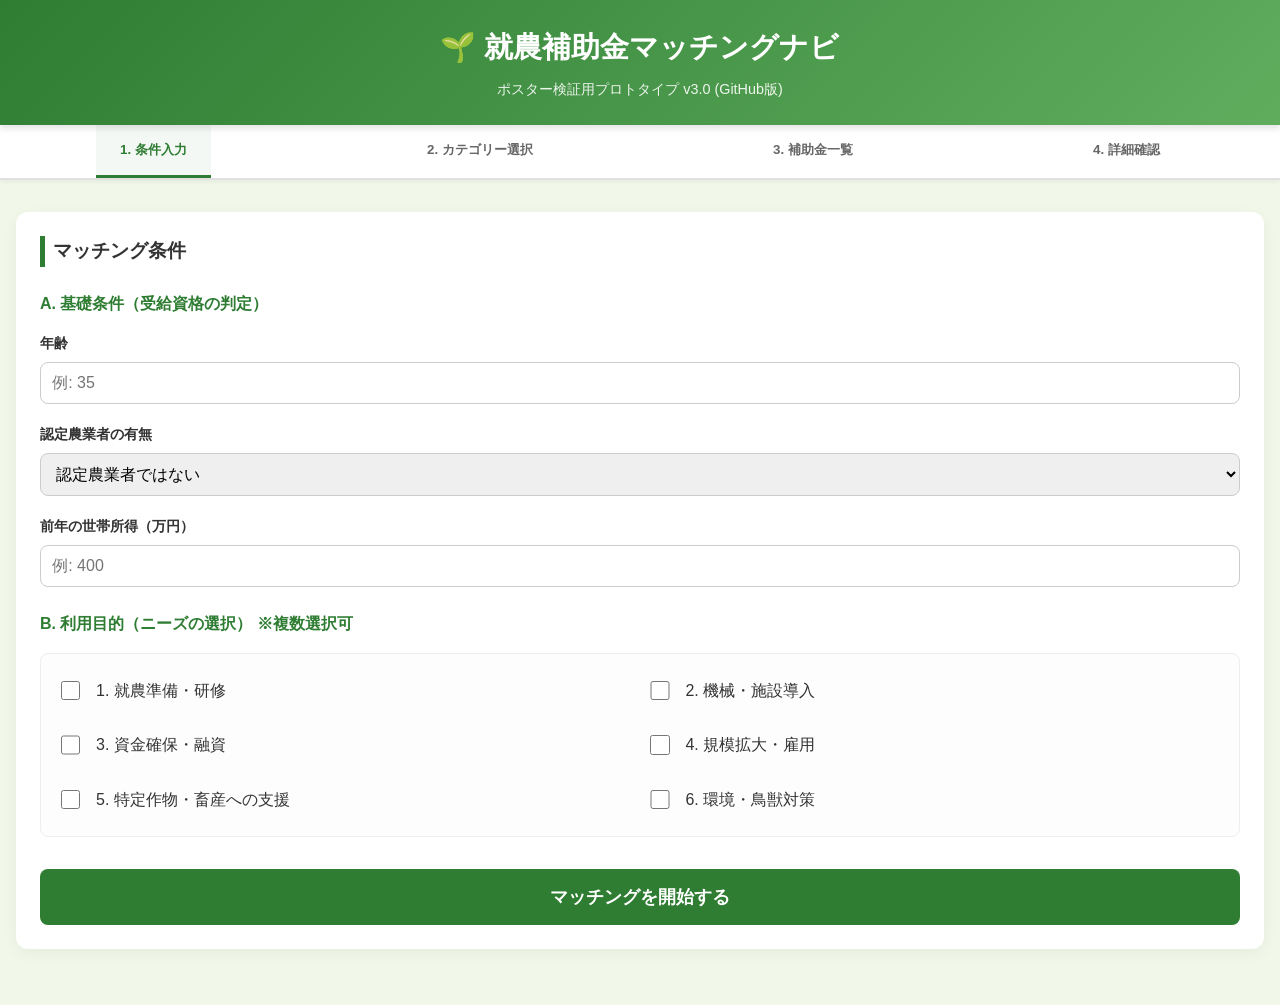
==== docs/index.html @ 55fee63e "Add agricultural subsidy app web files" ====
<!DOCTYPE html>
<html lang="ja">
<head>
    <meta charset="UTF-8">
    <meta name="viewport" content="width=device-width, initial-scale=1.0">
    <title>新規就農者向け 補助金ナビ</title>
    <link rel="stylesheet" href="style.css">
</head>
<body>
    <header>
        <h1>🌱 就農補助金マッチングナビ</h1>
        <p>ポスター検証用プロトタイプ v3.0 (GitHub版)</p>
    </header>

    <div class="tab-navigation">
        <div class="tab-nav-inner">
            <button class="tab-button active" onclick="switchTab(0)">1. 条件入力</button>
            <button class="tab-button" onclick="switchTab(1)">2. カテゴリー選択</button>
            <button class="tab-button" onclick="switchTab(2)">3. 補助金一覧</button>
            <button class="tab-button" onclick="switchTab(3)">4. 詳細確認</button>
        </div>
    </div>

    <div class="tabs-container" id="tabs-container">
        <!-- タブ1: 条件入力 -->
        <div class="tab-content">
            <div class="card">
                <h2>マッチング条件</h2>
                
                <h3>A. 基礎条件（受給資格の判定）</h3>
                <div class="form-group">
                    <label>年齢</label>
                    <input type="number" id="user-age" placeholder="例: 35">
                </div>
                <div class="form-group">
                    <label>認定農業者の有無</label>
                    <select id="user-certified">
                        <option value="no">認定農業者ではない</option>
                        <option value="yes">認定農業者（または認定新規就農者）である</option>
                    </select>
                </div>
                <div class="form-group">
                    <label>前年の世帯所得（万円）</label>
                    <input type="number" id="user-income" placeholder="例: 400">
                </div>

                <h3>B. 利用目的（ニーズの選択） ※複数選択可</h3>
                <div class="checkbox-grid" id="needs-list">
                    <label class="checkbox-item"><input type="checkbox" value="training"> 1. 就農準備・研修</label>
                    <label class="checkbox-item"><input type="checkbox" value="machinery"> 2. 機械・施設導入</label>
                    <label class="checkbox-item"><input type="checkbox" value="funding"> 3. 資金確保・融資</label>
                    <label class="checkbox-item"><input type="checkbox" value="expansion"> 4. 規模拡大・雇用</label>
                    <label class="checkbox-item"><input type="checkbox" value="crops"> 5. 特定作物・畜産への支援</label>
                    <label class="checkbox-item"><input type="checkbox" value="environment"> 6. 環境・鳥獣対策</label>
                </div>
                
                <div style="margin-top: 2rem;">
                    <button onclick="startMatching()" class="primary">マッチングを開始する</button>
                </div>
            </div>

            <div id="recommend-container" style="display: none;">
                <div class="recommend-section">
                    <h3>📢 あなたに最適な補助金の提案</h3>
                    <div id="matched-results"></div>
                </div>
            </div>
        </div>

        <!-- タブ2: カテゴリー選択 -->
        <div class="tab-content">
            <div class="card">
                <h2 id="category-panel-title">大カテゴリーを選択</h2>
                <div class="breadcrumb" id="search-breadcrumb">
                    <span class="active">大カテゴリー</span>
                </div>
                
                <div id="category-container" class="category-grid">
                    <div class="loading-spinner">設定を入力してください</div>
                </div>
                
                <div id="back-to-big-container" style="display: none; margin-top: 1.5rem;">
                    <button onclick="renderBigCategories()" style="background: #999; color: white; padding: 0.8rem; border: none; border-radius: 8px; width: 100%;">大カテゴリー選び直す</button>
                </div>
            </div>
            <button onclick="prevTab()" style="margin-top: 1rem; background: #999; color: white; padding: 0.8rem; border: none; border-radius: 8px;">最初に戻る</button>
        </div>

        <!-- タブ3: 補助金一覧 -->
        <div class="tab-content">
            <div class="card">
                <h2 id="subsidy-list-title">補助金一覧</h2>
                <div id="subsidy-list"></div>
            </div>
            <button onclick="switchTab(1)" style="margin-top: 1rem; background: #999; color: white; padding: 0.8rem; border: none; border-radius: 8px;">カテゴリーに戻る</button>
        </div>

        <!-- タブ4: 詳細確認 -->
        <div class="tab-content">
            <div class="card">
                <h2 id="detail-name">詳細情報</h2>
                <div id="detail-body"></div>
            </div>
            <button onclick="switchTab(2)" style="margin-top: 1rem; background: #999; color: white; padding: 0.8rem; border: none; border-radius: 8px;">一覧に戻る</button>
        </div>
    </div>

    <!-- 処理ロジックの読み込み -->
    <script src="script.js"></script>
</body>
</html>
---- docs/style.css ----
:root {
    --primary-color: #2e7d32;
    --primary-light: #60ad5e;
    --secondary-color: #ffa000;
    --bg-color: #f1f8e9;
    --card-bg: #ffffff;
    --text-main: #333333;
    --text-sub: #666666;
}

* { box-sizing: border-box; }

body {
    font-family: 'Helvetica Neue', Arial, sans-serif;
    background-color: var(--bg-color);
    color: var(--text-main);
    margin: 0; padding: 0;
    line-height: 1.6;
    overflow-x: hidden;
}

header {
    background: linear-gradient(135deg, var(--primary-color), var(--primary-light));
    color: white; padding: 1.5rem 1rem; text-align: center;
    box-shadow: 0 4px 6px rgba(0,0,0,0.1);
    position: sticky; top: 0; z-index: 100;
}

header h1 { margin: 0; font-size: 1.8rem; }
header p { margin: 0.5rem 0 0 0; font-size: 0.9rem; opacity: 0.9; }

.tab-navigation {
    background: white; border-bottom: 2px solid #e0e0e0;
    overflow-x: auto; white-space: nowrap;
    position: sticky; top: 80px; z-index: 99;
    box-shadow: 0 2px 4px rgba(0,0,0,0.05);
    -webkit-overflow-scrolling: touch;
}

.tab-nav-inner { display: flex; width: 100%; justify-content: space-around; }

.tab-button {
    padding: 1rem 1.5rem; background: transparent; border: none;
    border-bottom: 3px solid transparent; cursor: pointer;
    font-weight: 600; color: var(--text-sub); transition: all 0.3s;
    outline: none;
}

.tab-button.active {
    color: var(--primary-color); border-bottom-color: var(--primary-color);
    background: rgba(46, 125, 50, 0.05);
}

@media (max-width: 600px) {
    .tab-nav-inner { justify-content: flex-start; }
    .tab-button { padding: 0.8rem 1rem; font-size: 0.85rem; }
    header h1 { font-size: 1.4rem; }
    .tab-content { padding: 1rem 0.5rem; }
    .card { padding: 1rem; border-radius: 8px; }
    button.primary { padding: 0.8rem; font-size: 1rem; }
}

/* 4タブ構成に変更 */
.tabs-container {
    display: flex; transition: transform 0.4s cubic-bezier(0.4, 0, 0.2, 1);
    width: 400%;
}

.tab-content { min-width: 25%; padding: 2rem 1rem; max-width: 100%; width: 100%; margin: 0 auto; }

.card {
    background: var(--card-bg); border-radius: 12px; padding: 1.5rem;
    margin-bottom: 1.5rem; box-shadow: 0 4px 15px rgba(0,0,0,0.05);
}

h2 { border-left: 5px solid var(--primary-color); padding-left: 0.5rem; margin-top: 0; font-size: 1.2rem; }
h3 { color: var(--primary-color); margin-top: 1.5rem; font-size: 1rem; }

.form-group { margin-bottom: 1.2rem; }
.form-group label { display: block; margin-bottom: 0.4rem; font-weight: bold; font-size: 0.9rem; }
.form-group input, .form-group select {
    width: 100%; padding: 0.7rem; border: 1px solid #ccc; border-radius: 8px; font-size: 1rem;
}

.checkbox-grid {
    display: grid; grid-template-columns: 1fr; gap: 0.8rem;
    background: #fdfdfd; padding: 1rem; border-radius: 8px; border: 1px solid #eee;
}
@media (min-width: 600px) { .checkbox-grid { grid-template-columns: 1fr 1fr; } }

.checkbox-item { display: flex; align-items: center; gap: 0.8rem; cursor: pointer; padding: 0.5rem 0; }
.checkbox-item input { width: 1.2rem; height: 1.2rem; cursor: pointer; }

.category-grid {
    display: grid; grid-template-columns: repeat(auto-fill, minmax(140px, 1fr)); gap: 0.8rem;
}
@media (max-width: 400px) {
    .category-grid { grid-template-columns: 1fr 1fr; }
}

.category-btn {
    background-color: white; border: 2px solid var(--primary-color);
    color: var(--primary-color); padding: 1rem 0.5rem; border-radius: 8px;
    cursor: pointer; font-weight: bold; transition: all 0.2s;
    display: flex; align-items: center; justify-content: center; text-align: center;
    font-size: 0.9rem; min-height: 4rem;
}

.category-btn:hover, .category-btn.active {
    background-color: var(--primary-color); color: white;
    transform: translateY(-2px); box-shadow: 0 4px 8px rgba(46, 125, 50, 0.3);
}

.subsidy-item {
    border-bottom: 1px solid #eee; padding: 1.2rem 0; cursor: pointer;
    transition: background 0.2s;
}
.subsidy-item:hover { background: rgba(46, 125, 50, 0.03); }

.match-badge {
    background: #e8f5e9; color: #2e7d32; padding: 0.2rem 0.6rem;
    border-radius: 15px; font-size: 0.8rem; font-weight: bold; display: inline-block;
    margin-bottom: 0.5rem; border: 1px solid #c8e6c9;
}

.recommend-section {
    background: #fff9c4; border: 1px solid #fff176; padding: 1.2rem;
    border-radius: 15px; margin-bottom: 1.5rem;
}

button.primary {
    background-color: var(--primary-color); color: white; border: none;
    padding: 1rem; border-radius: 8px; cursor: pointer; width: 100%;
    font-size: 1.1rem; font-weight: bold; transition: background 0.2s;
}

.loading-spinner {
    text-align: center; padding: 2rem; color: var(--primary-color); font-weight: bold;
}

.breadcrumb {
    margin-bottom: 1.5rem; font-size: 0.9rem; color: var(--text-sub);
    display: flex; gap: 0.5rem; align-items: center;
}
.breadcrumb span.active { color: var(--primary-color); font-weight: bold; }
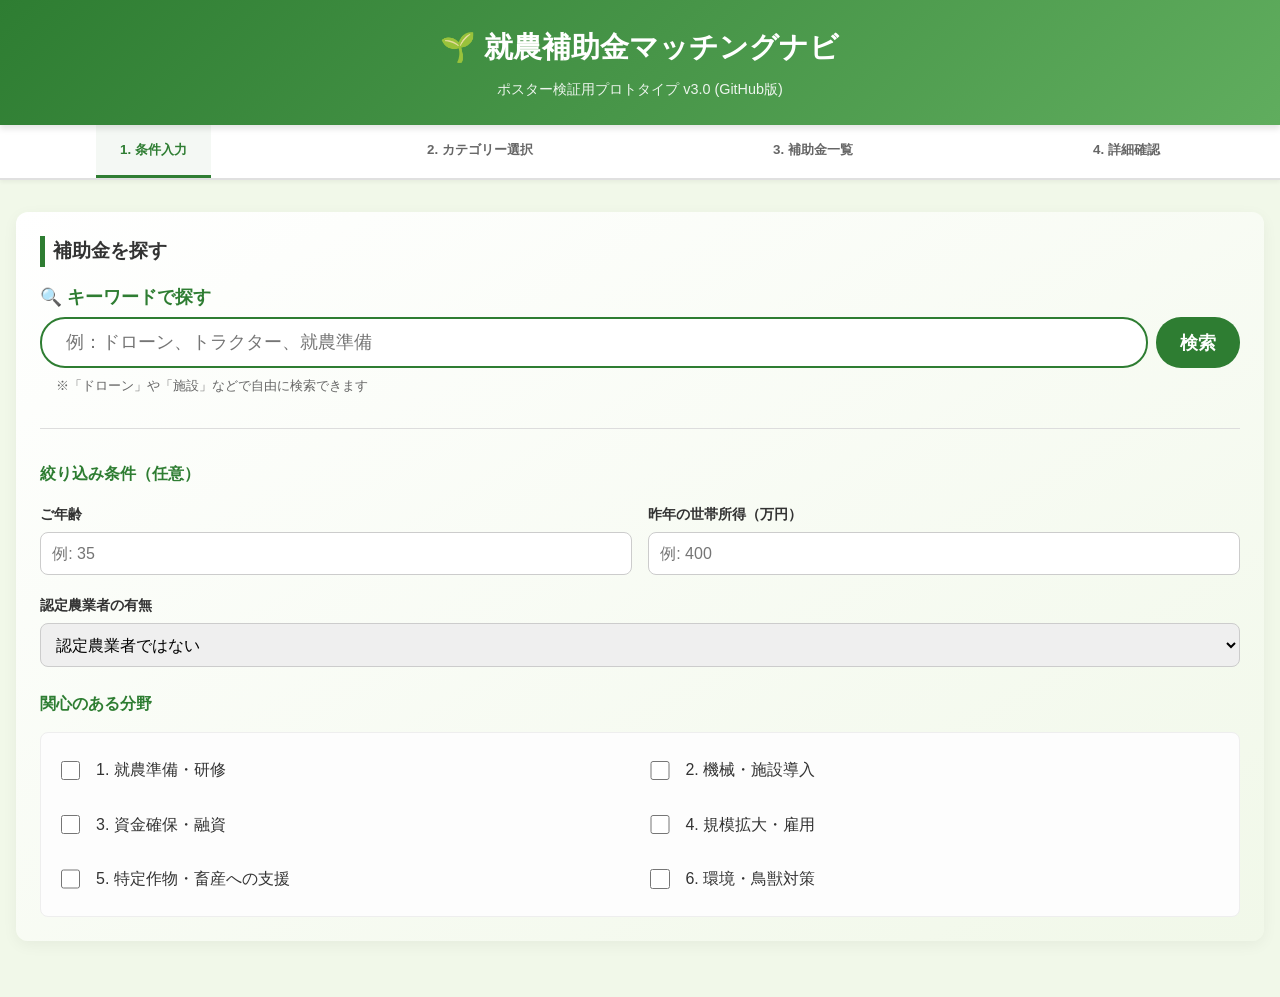
==== commit 05bfc36f: "feat: level-up agriculture subsidy search with 120+ items and keyword matching" ====
--- a/docs/index.html
+++ b/docs/index.html
@@ -22,16 +22,35 @@
     </div>
 
     <div class="tabs-container" id="tabs-container">
-        <!-- タブ1: 条件入力 -->
+        <!-- タブ1: 条件入力 & 検索 -->
         <div class="tab-content">
-            <div class="card">
-                <h2>マッチング条件</h2>
+            <div class="card" style="background: linear-gradient(to bottom right, #ffffff, #f1f8e9);">
+                <h2>補助金を探す</h2>
                 
-                <h3>A. 基礎条件（受給資格の判定）</h3>
-                <div class="form-group">
-                    <label>年齢</label>
-                    <input type="number" id="user-age" placeholder="例: 35">
+                <div class="form-group" style="position: relative; margin-bottom: 2rem;">
+                    <label style="font-size: 1.1rem; color: var(--primary-color);">🔍 キーワードで探す</label>
+                    <div style="display: flex; gap: 0.5rem;">
+                        <input type="text" id="search-query" placeholder="例：ドローン、トラクター、就農準備" 
+                               style="flex: 1; border: 2px solid var(--primary-color); border-radius: 25px; padding: 0.8rem 1.5rem; font-size: 1.1rem;">
+                        <button onclick="startMatching()" class="primary" style="width: auto; padding: 0 1.5rem; border-radius: 25px;">検索</button>
+                    </div>
+                    <p style="font-size: 0.8rem; color: #666; margin-top: 0.5rem; margin-left: 1rem;">※「ドローン」や「施設」などで自由に検索できます</p>
                 </div>
+
+                <hr style="border: none; border-top: 1px solid #ddd; margin: 2rem 0;">
+
+                <h3>絞り込み条件（任意）</h3>
+                <div style="display: grid; grid-template-columns: 1fr 1fr; gap: 1rem;">
+                    <div class="form-group">
+                        <label>ご年齢</label>
+                        <input type="number" id="user-age" placeholder="例: 35">
+                    </div>
+                    <div class="form-group">
+                        <label>昨年の世帯所得（万円）</label>
+                        <input type="number" id="user-income" placeholder="例: 400">
+                    </div>
+                </div>
+
                 <div class="form-group">
                     <label>認定農業者の有無</label>
                     <select id="user-certified">
@@ -39,12 +58,8 @@
                         <option value="yes">認定農業者（または認定新規就農者）である</option>
                     </select>
                 </div>
-                <div class="form-group">
-                    <label>前年の世帯所得（万円）</label>
-                    <input type="number" id="user-income" placeholder="例: 400">
-                </div>
 
-                <h3>B. 利用目的（ニーズの選択） ※複数選択可</h3>
+                <h3>関心のある分野</h3>
                 <div class="checkbox-grid" id="needs-list">
                     <label class="checkbox-item"><input type="checkbox" value="training"> 1. 就農準備・研修</label>
                     <label class="checkbox-item"><input type="checkbox" value="machinery"> 2. 機械・施設導入</label>
@@ -53,15 +68,14 @@
                     <label class="checkbox-item"><input type="checkbox" value="crops"> 5. 特定作物・畜産への支援</label>
                     <label class="checkbox-item"><input type="checkbox" value="environment"> 6. 環境・鳥獣対策</label>
                 </div>
-                
-                <div style="margin-top: 2rem;">
-                    <button onclick="startMatching()" class="primary">マッチングを開始する</button>
-                </div>
             </div>
 
             <div id="recommend-container" style="display: none;">
                 <div class="recommend-section">
-                    <h3>📢 あなたに最適な補助金の提案</h3>
+                    <h3 style="display: flex; align-items: center; gap: 0.5rem;">
+                        <span style="font-size: 1.5rem;">🎯</span> 
+                        あなたにぴったりの補助金
+                    </h3>
                     <div id="matched-results"></div>
                 </div>
             </div>
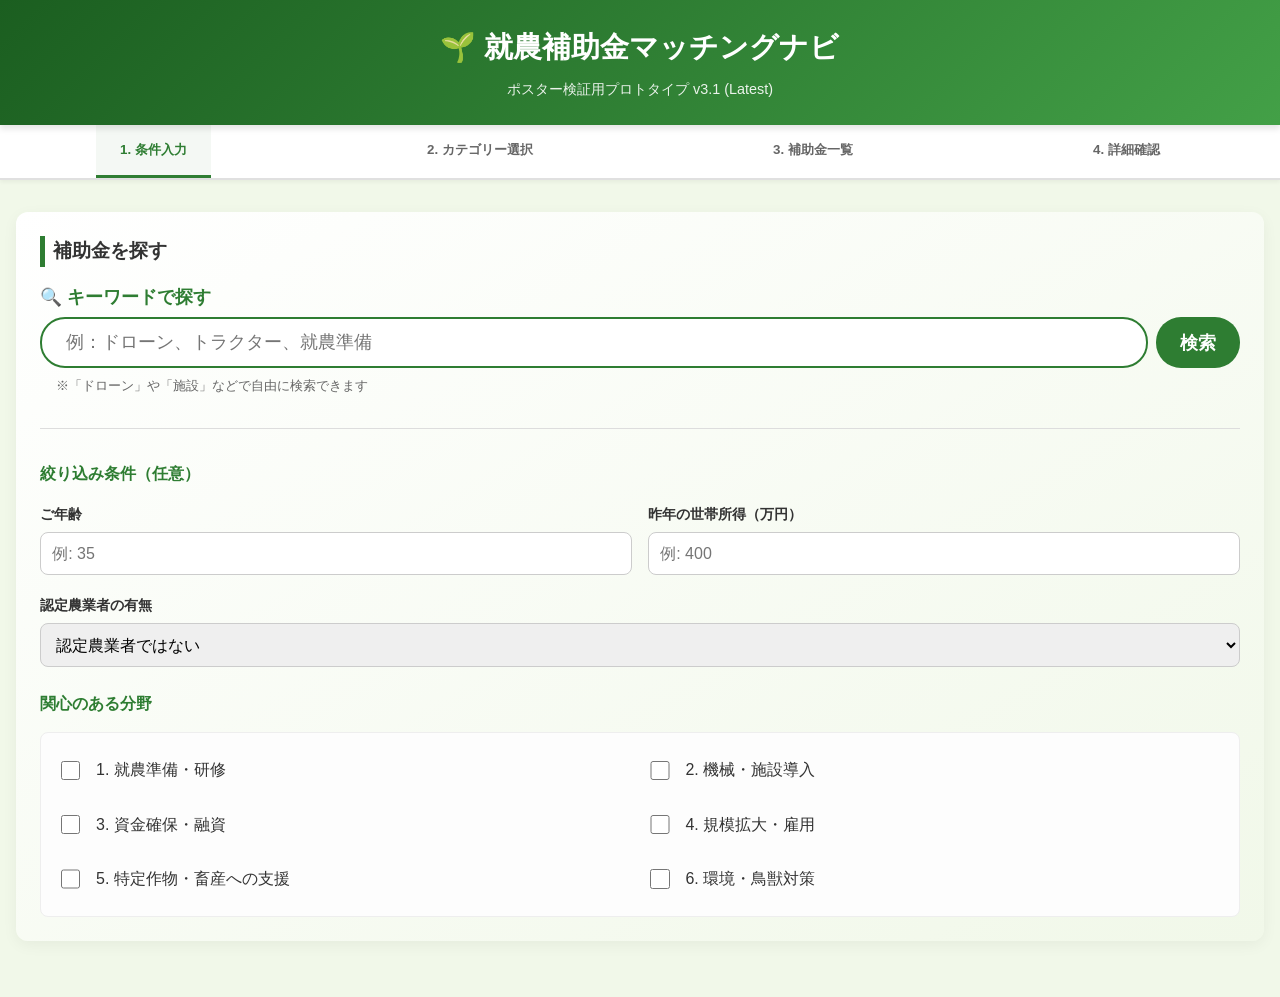
==== commit 4a390e3f: "chore: version bump to v3.1 and force cache refresh" ====
--- a/docs/index.html
+++ b/docs/index.html
@@ -9,7 +9,7 @@
 <body>
     <header>
         <h1>🌱 就農補助金マッチングナビ</h1>
-        <p>ポスター検証用プロトタイプ v3.0 (GitHub版)</p>
+        <p>ポスター検証用プロトタイプ v3.1 (Latest)</p>
     </header>
 
     <div class="tab-navigation">
@@ -120,6 +120,6 @@
     </div>
 
     <!-- 処理ロジックの読み込み -->
-    <script src="script.js"></script>
+    <script src="script.js?v=20260311"></script>
 </body>
 </html>
--- a/docs/style.css
+++ b/docs/style.css
@@ -20,7 +20,7 @@
 }
 
 header {
-    background: linear-gradient(135deg, var(--primary-color), var(--primary-light));
+    background: linear-gradient(135deg, #1b5e20, #43a047);
     color: white; padding: 1.5rem 1rem; text-align: center;
     box-shadow: 0 4px 6px rgba(0,0,0,0.1);
     position: sticky; top: 0; z-index: 100;
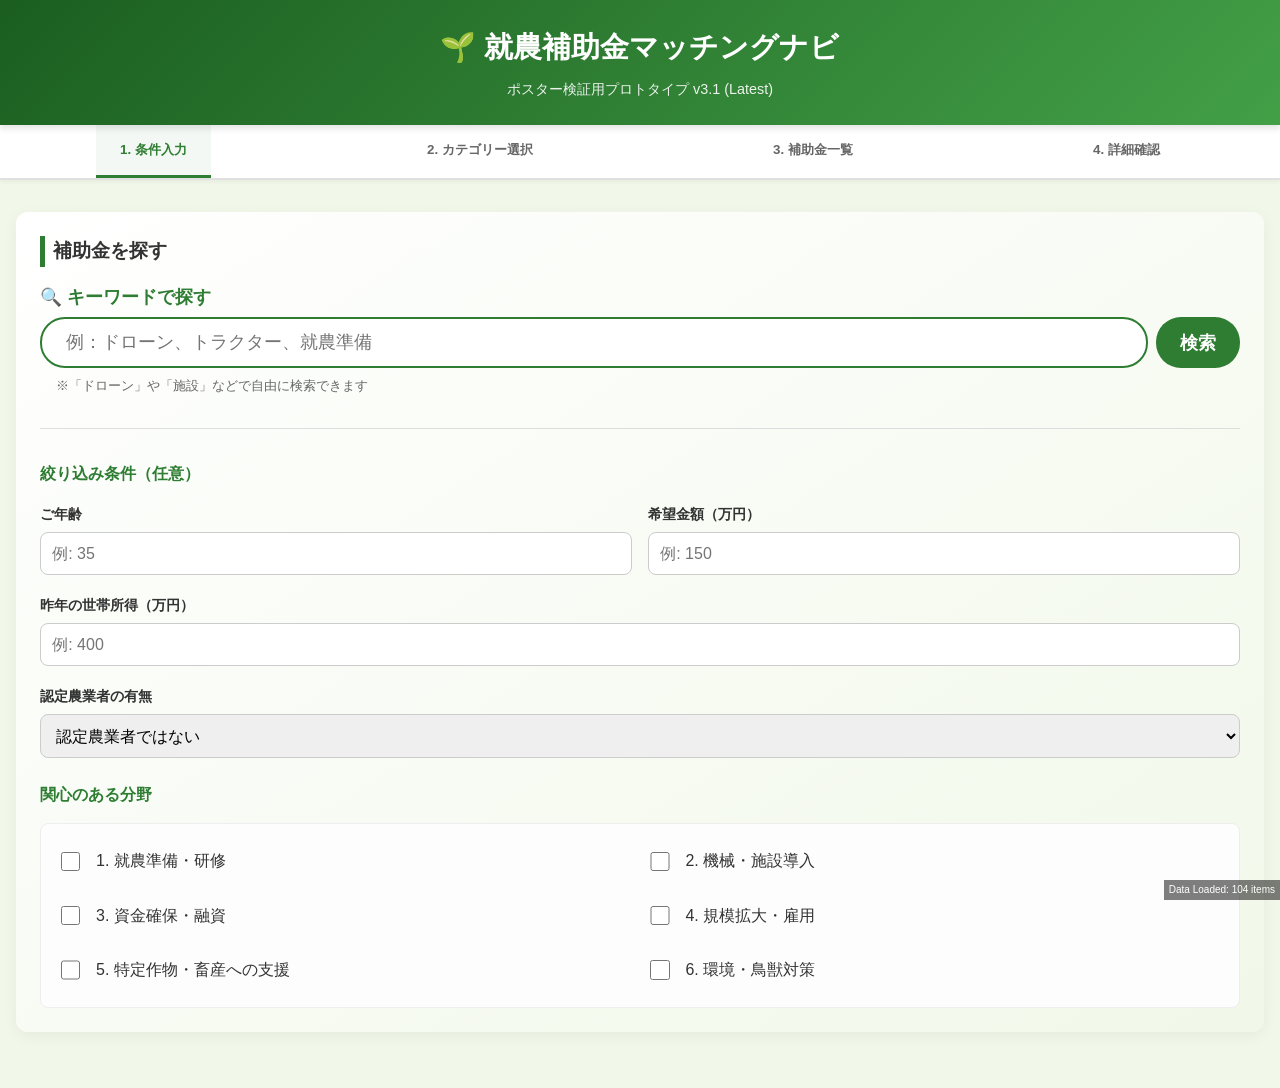
==== commit 4da1a27d: "feat: implement amount-based search and integrate full subsidy database" ====
--- a/docs/index.html
+++ b/docs/index.html
@@ -46,9 +46,13 @@
                         <input type="number" id="user-age" placeholder="例: 35">
                     </div>
                     <div class="form-group">
-                        <label>昨年の世帯所得（万円）</label>
-                        <input type="number" id="user-income" placeholder="例: 400">
+                        <label>希望金額（万円）</label>
+                        <input type="number" id="user-budget" placeholder="例: 150">
                     </div>
+                </div>
+                <div class="form-group">
+                    <label>昨年の世帯所得（万円）</label>
+                    <input type="number" id="user-income" placeholder="例: 400">
                 </div>
 
                 <div class="form-group">
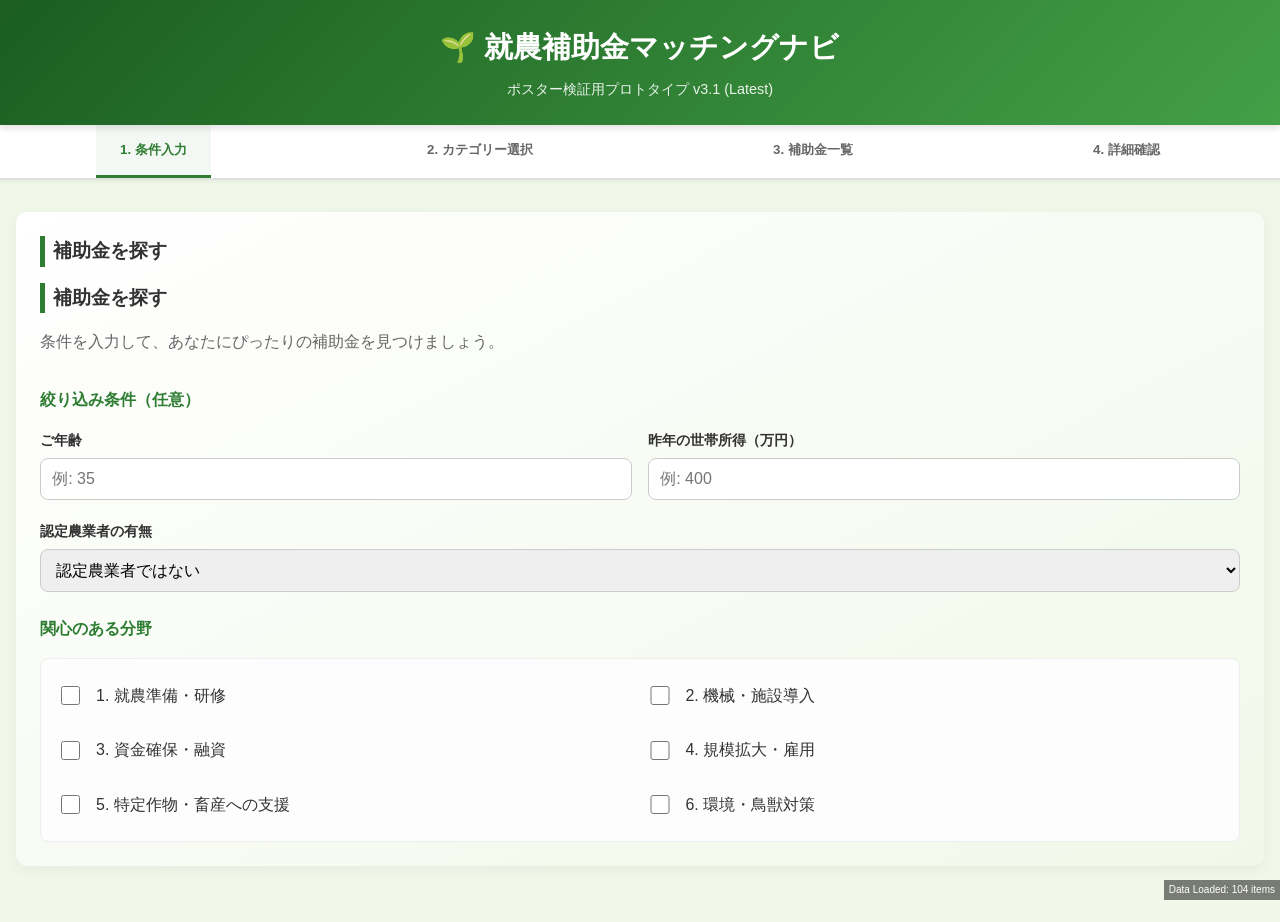
==== commit 786dac0b: "chore: revert UI to simple condition search and fix script error" ====
--- a/docs/index.html
+++ b/docs/index.html
@@ -27,17 +27,8 @@
             <div class="card" style="background: linear-gradient(to bottom right, #ffffff, #f1f8e9);">
                 <h2>補助金を探す</h2>
                 
-                <div class="form-group" style="position: relative; margin-bottom: 2rem;">
-                    <label style="font-size: 1.1rem; color: var(--primary-color);">🔍 キーワードで探す</label>
-                    <div style="display: flex; gap: 0.5rem;">
-                        <input type="text" id="search-query" placeholder="例：ドローン、トラクター、就農準備" 
-                               style="flex: 1; border: 2px solid var(--primary-color); border-radius: 25px; padding: 0.8rem 1.5rem; font-size: 1.1rem;">
-                        <button onclick="startMatching()" class="primary" style="width: auto; padding: 0 1.5rem; border-radius: 25px;">検索</button>
-                    </div>
-                    <p style="font-size: 0.8rem; color: #666; margin-top: 0.5rem; margin-left: 1rem;">※「ドローン」や「施設」などで自由に検索できます</p>
-                </div>
-
-                <hr style="border: none; border-top: 1px solid #ddd; margin: 2rem 0;">
+                <h2>補助金を探す</h2>
+                <p style="color: #666; margin-bottom: 2rem;">条件を入力して、あなたにぴったりの補助金を見つけましょう。</p>
 
                 <h3>絞り込み条件（任意）</h3>
                 <div style="display: grid; grid-template-columns: 1fr 1fr; gap: 1rem;">
@@ -46,13 +37,9 @@
                         <input type="number" id="user-age" placeholder="例: 35">
                     </div>
                     <div class="form-group">
-                        <label>希望金額（万円）</label>
-                        <input type="number" id="user-budget" placeholder="例: 150">
+                        <label>昨年の世帯所得（万円）</label>
+                        <input type="number" id="user-income" placeholder="例: 400">
                     </div>
-                </div>
-                <div class="form-group">
-                    <label>昨年の世帯所得（万円）</label>
-                    <input type="number" id="user-income" placeholder="例: 400">
                 </div>
 
                 <div class="form-group">
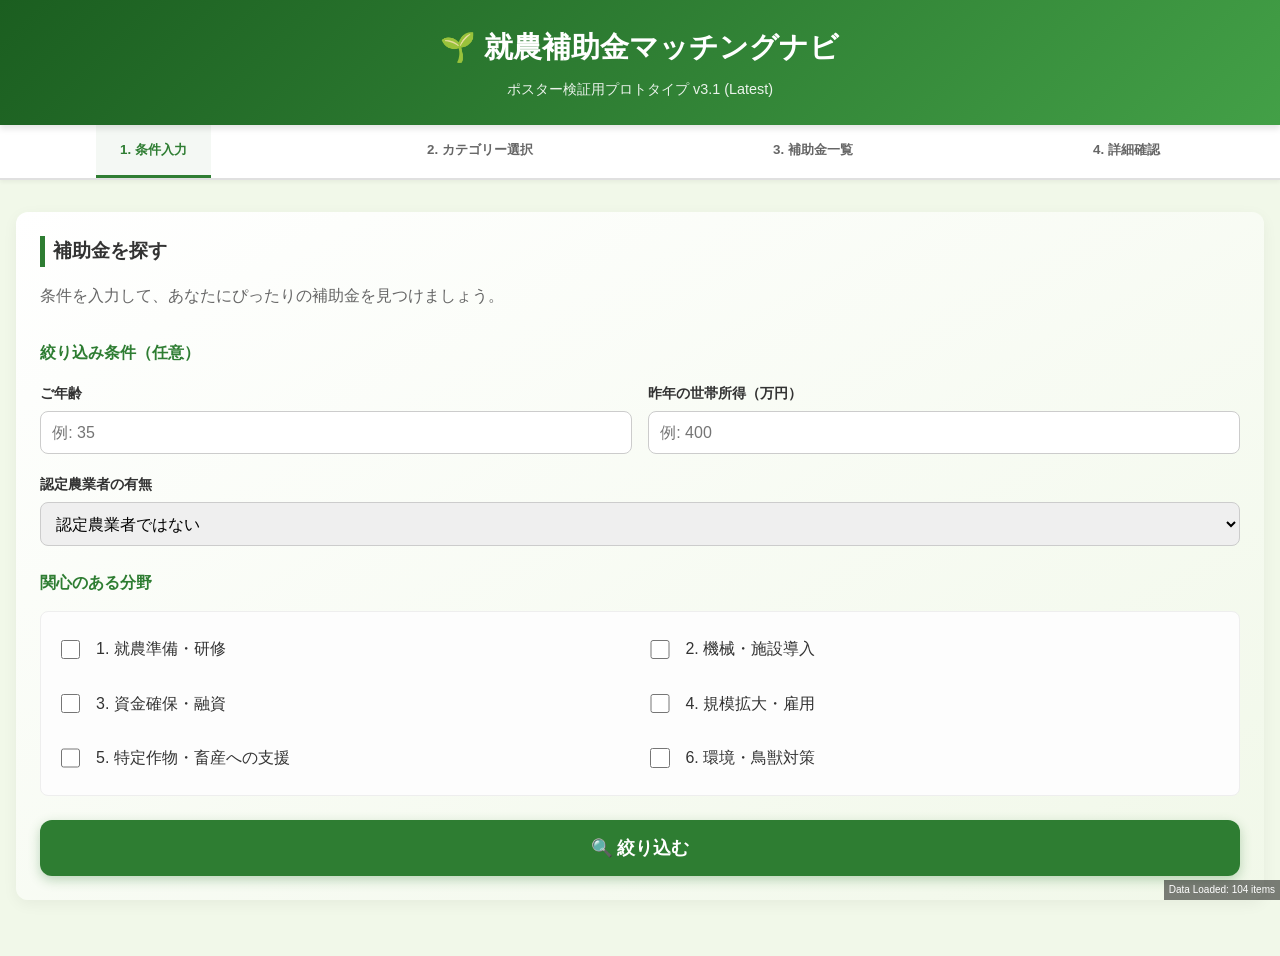
==== commit 1b45bec1: "fix: remove duplicate h2, add 絞り込む button, remove auto-search" ====
--- a/docs/index.html
+++ b/docs/index.html
@@ -25,8 +25,6 @@
         <!-- タブ1: 条件入力 & 検索 -->
         <div class="tab-content">
             <div class="card" style="background: linear-gradient(to bottom right, #ffffff, #f1f8e9);">
-                <h2>補助金を探す</h2>
-                
                 <h2>補助金を探す</h2>
                 <p style="color: #666; margin-bottom: 2rem;">条件を入力して、あなたにぴったりの補助金を見つけましょう。</p>
 
@@ -58,6 +56,11 @@
                     <label class="checkbox-item"><input type="checkbox" value="expansion"> 4. 規模拡大・雇用</label>
                     <label class="checkbox-item"><input type="checkbox" value="crops"> 5. 特定作物・畜産への支援</label>
                     <label class="checkbox-item"><input type="checkbox" value="environment"> 6. 環境・鳥獣対策</label>
+                </div>
+
+                <!-- 絞り込むボタン -->
+                <div style="margin-top: 1.5rem;">
+                    <button onclick="startMatching()" class="primary" style="width: 100%; padding: 1rem; font-size: 1.1rem; border-radius: 12px; border: none; background: var(--primary-color); color: white; cursor: pointer; font-weight: bold; box-shadow: 0 4px 12px rgba(46,125,50,0.3); transition: all 0.2s;" onmouseover="this.style.opacity='0.9'" onmouseout="this.style.opacity='1'">🔍 絞り込む</button>
                 </div>
             </div>
 
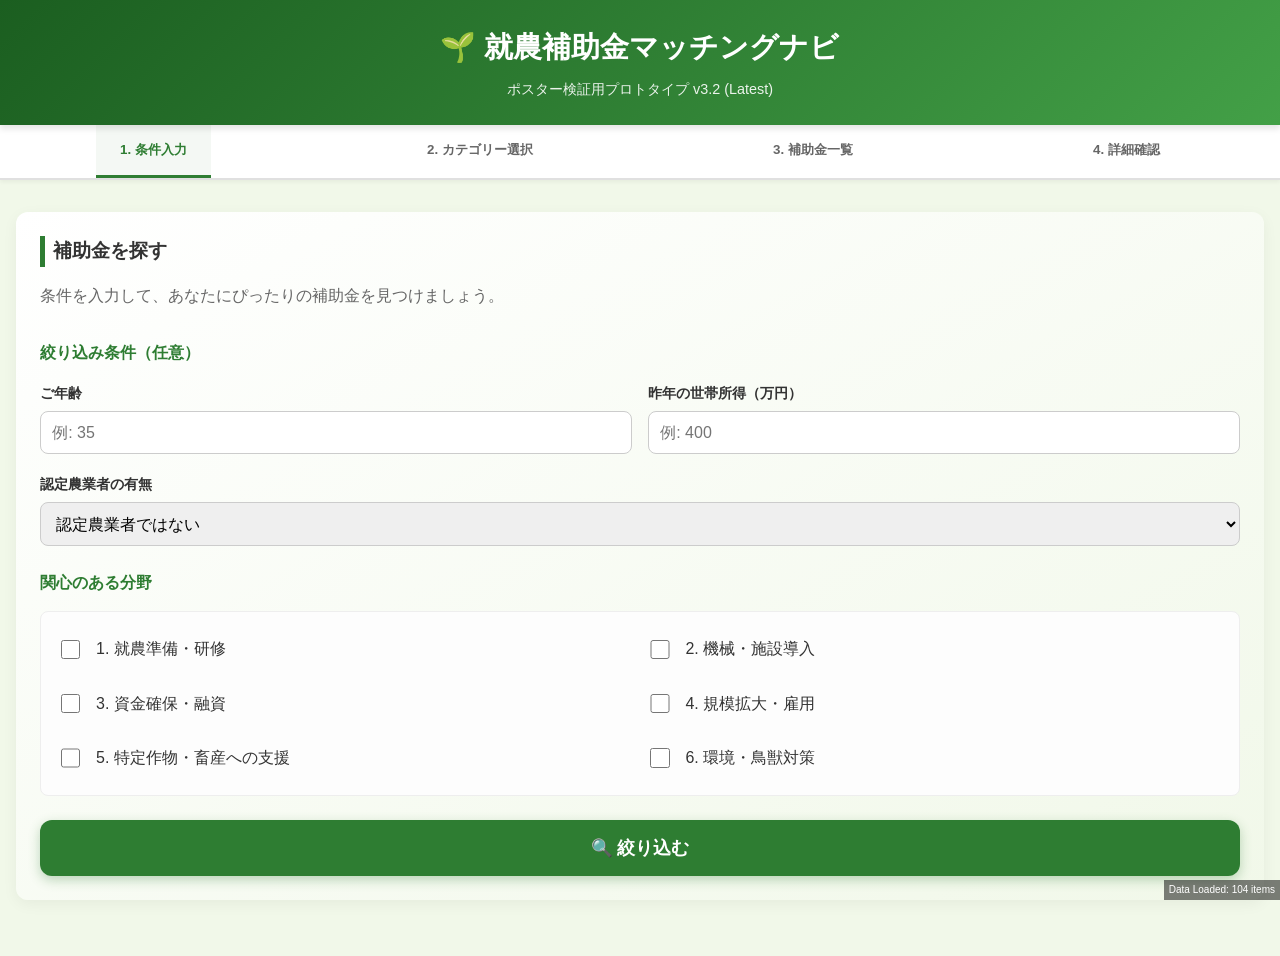
==== commit 55df6527: "fix(ui): v3.2 - disable scroll restoration, fix initial visibility via CSS, and strengthen scroll re" ====
--- a/docs/index.html
+++ b/docs/index.html
@@ -9,7 +9,7 @@
 <body>
     <header>
         <h1>🌱 就農補助金マッチングナビ</h1>
-        <p>ポスター検証用プロトタイプ v3.1 (Latest)</p>
+        <p>ポスター検証用プロトタイプ v3.2 (Latest)</p>
     </header>
 
     <div class="tab-navigation">
@@ -114,6 +114,6 @@
     </div>
 
     <!-- 処理ロジックの読み込み -->
-    <script src="script.js?v=20260311"></script>
+    <script src="script.js?v=20260311c"></script>
 </body>
 </html>
